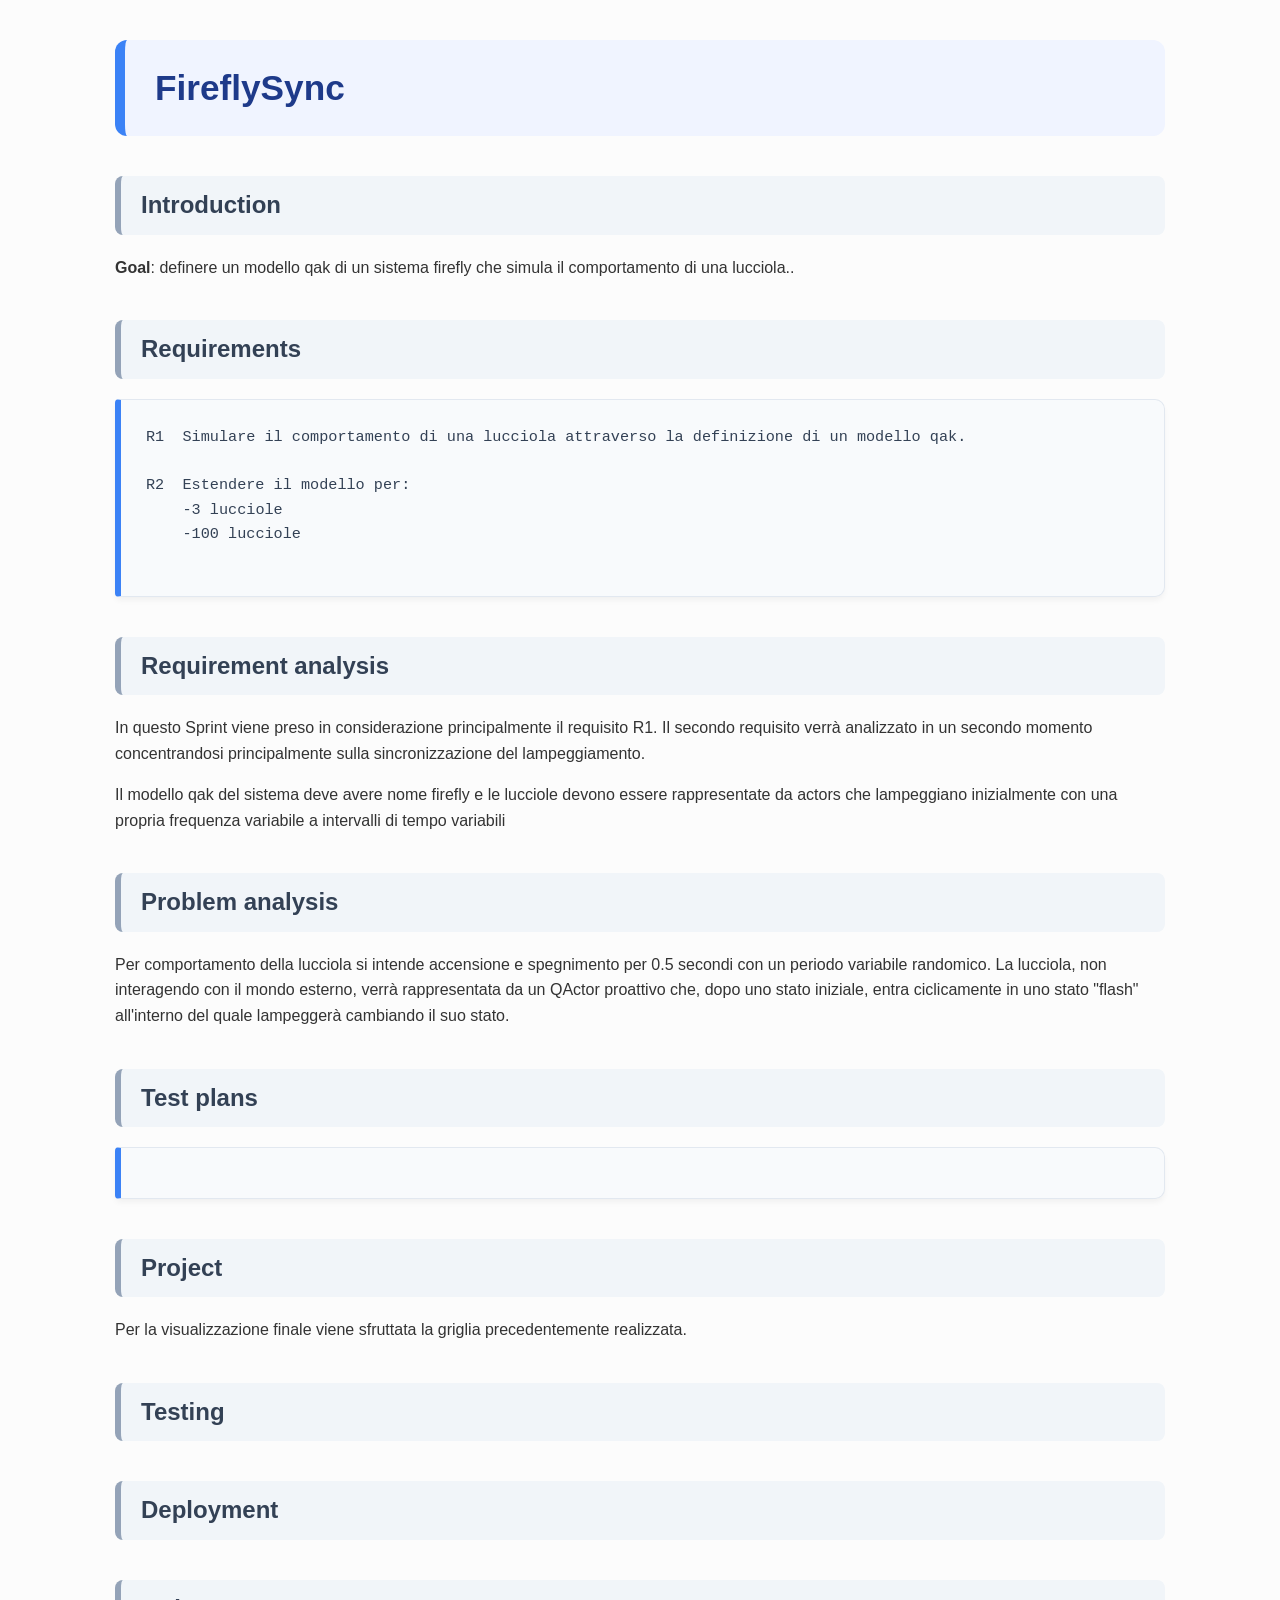
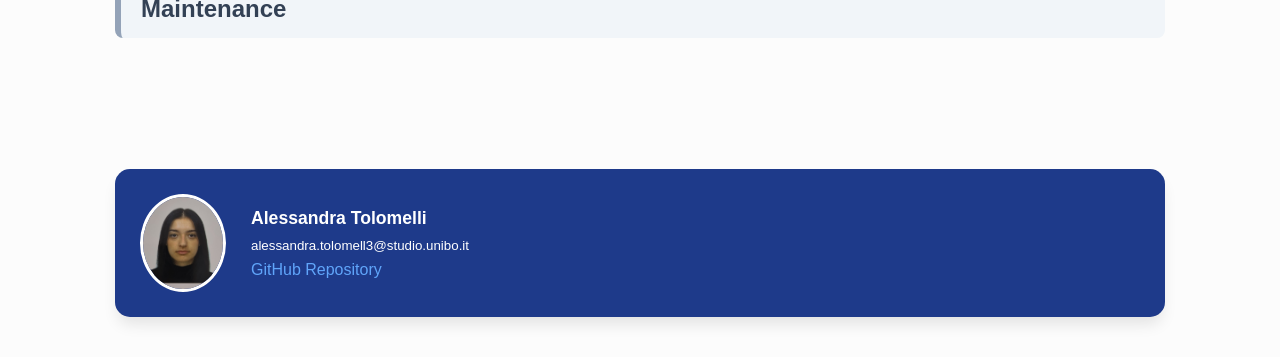
==== docs/base.html @ 604f307c "Add docs/base.html and rename fireflySync" ====
<!DOCTYPE html PUBLIC "-//W3C//DTD HTML 4.01//EN" "http://www.w3.org/TR/html4/strict.dtd">
<html>

<head>
    <link rel="stylesheet" type="text/css" href="css/mystyle.css">
</head>
<title>FireflySync</title>

<body>
    <div id="top">
        <h1>FireflySync</h1>
    </div>

    <div class="body">

        <h2>Introduction</h2>
        <b>Goal</b>: definere un modello qak di un sistema firefly che simula il comportamento di una lucciola.</b>.

        <h2>Requirements</h2>
        <pre>
R1  Simulare il comportamento di una lucciola attraverso la definizione di un modello qak.

R2  Estendere il modello per:
    -3 lucciole
    -100 lucciole

</pre>

        <h2>Requirement analysis</h2>

        <p>In questo Sprint viene preso in considerazione principalmente il requisito R1. Il secondo
            requisito verrà analizzato in un secondo momento concentrandosi principalmente sulla
            sincronizzazione del lampeggiamento.</p>
        <p>Il modello qak del sistema deve avere nome firefly e le lucciole devono essere rappresentate da actors che
            lampeggiano inizialmente con una propria frequenza variabile a intervalli di tempo variabili</p>


        <h2>Problem analysis</h2>

        Per comportamento della lucciola si intende accensione e spegnimento per 0.5 secondi con
        un periodo variabile randomico. La lucciola, non interagendo con il mondo esterno, verrà rappresentata da un
        QActor proattivo che, dopo uno stato iniziale, entra ciclicamente in uno stato "flash" all'interno
        del quale lampeggerà cambiando il suo stato.

        <h2>Test plans</h2>
        <pre></pre>

        <h2>Project</h2>

        Per la visualizzazione finale viene sfruttata la griglia precedentemente realizzata.

        <h2>Testing</h2>

        <h2>Deployment</h2>

        <h2>Maintenance</h2>

        <br /><br />
    </div>

    <div class="bottom-info">
        <img src="img/fototessera.jpg" alt="fototessera" width="80" height="80">
        <div>
            <strong>Alessandra Tolomelli</strong><br>
            <small>alessandra.tolomell3@studio.unibo.it</small><br>
            <a href="https://github.com/alessandratolomelli/iss2026" style="color: #60a5fa;">GitHub Repository</a>
        </div>
    </div>
</body>

</html>
---- docs/css/mystyle.css ----
/* --- STILE GENERALE --- */
body {
	/* Font moderno e pulito per il testo normale */
	font-family: 'Segoe UI', Roboto, Helvetica, Arial, sans-serif;
	line-height: 1.6;
	color: #333;
	/* Larghezza contenuta per una lettura confortevole */
	max-width: 1050px;
	margin: 40px auto;
	padding: 0 30px;
	background-color: #fcfcfc;
}

/* --- TITOLI --- */
h1 {
	font-size: 2.2rem;
	background-color: #f0f4ff;
	color: #1e3a8a;
	padding: 20px 30px;
	border-radius: 12px;
	border-left: 10px solid #3b82f6;
	margin-bottom: 30px;
}

h2 {
	font-size: 1.5rem;
	background-color: #f1f5f9 !important;
	color: #334155 !important;
	padding: 10px 20px !important;
	border-radius: 8px !important;
	border-left: 6px solid #94a3b8 !important;
	margin-top: 40px !important;
	margin-bottom: 20px !important;
}

/* --- BLOCCHI DI CODICE E REQUISITI --- */
/* Questo risolve il problema dei font che cozzano e della grandezza */
pre,
code {
	/* Font monospazio moderno (stile VS Code) */
	font-family: 'Cascadia Code', 'Consolas', 'Monaco', 'Courier New', monospace !important;
	font-size: 0.95em !important;
	/* Dimensione bilanciata rispetto al testo */
}

pre {
	background-color: #f8fafc;
	color: #334155;
	padding: 25px;
	border: 1px solid #e2e8f0;
	border-left: 6px solid #3b82f6;
	/* La barra blu che ti piaceva */
	border-radius: 4px 10px 10px 4px;
	overflow-x: auto;
	/* Scrollbar orizzontale se il codice è lungo */
	white-space: pre-wrap;
	/* Manda a capo il testo lungo */
	box-shadow: 0 4px 6px -1px rgba(0, 0, 0, 0.05);
	margin: 20px 0;
}

/* Rimuove stili strani quando code è dentro pre */
pre code {
	font-size: inherit !important;
	color: inherit;
	background: none;
	padding: 0;
}

/* --- LINK --- */
a {
	color: #2563eb;
	text-decoration: none;
	font-weight: 500;
}

a:hover {
	text-decoration: underline;
	color: #1d4ed8;
}

/* --- IMMAGINI --- */
img {
	max-width: 100%;
	height: auto;
	border-radius: 8px;
	margin: 20px 0;
	border: 1px solid #e2e8f0;
}

/* --- FOOTER (INFO PERSONALI) --- */
.bottom-info {
	display: flex;
	align-items: center;
	gap: 25px;
	background: #1e3a8a !important;
	/* Blu professionale scuro */
	color: white !important;
	padding: 25px;
	border-radius: 15px;
	margin-top: 60px;
	box-shadow: 0 10px 15px -3px rgba(0, 0, 0, 0.1);
}

.bottom-info img {
	border-radius: 50%;
	/* Foto circolare */
	border: 3px solid white;
	margin: 0;
	/* Rimuove il margine delle immagini standard */
	object-fit: cover;
}

.bottom-info a {
	color: #93c5fd;
	/* Azzurro chiaro per leggibilità su sfondo scuro */
}

.bottom-info strong {
	font-size: 1.1rem;
}

/* --- TABELLE (Opzionali per il futuro) --- */
table {
	width: 100%;
	border-collapse: collapse;
	margin: 20px 0;
	background: white;
}

th,
td {
	border: 1px solid #e2e8f0;
	padding: 12px;
	text-align: left;
}


th {
	background-color: #f8fafc;
}

/* Colore per i commenti (Grigio-Verde stile IDE) */
.comment {
	color: #6a9955 !important;
	font-style: italic;
}
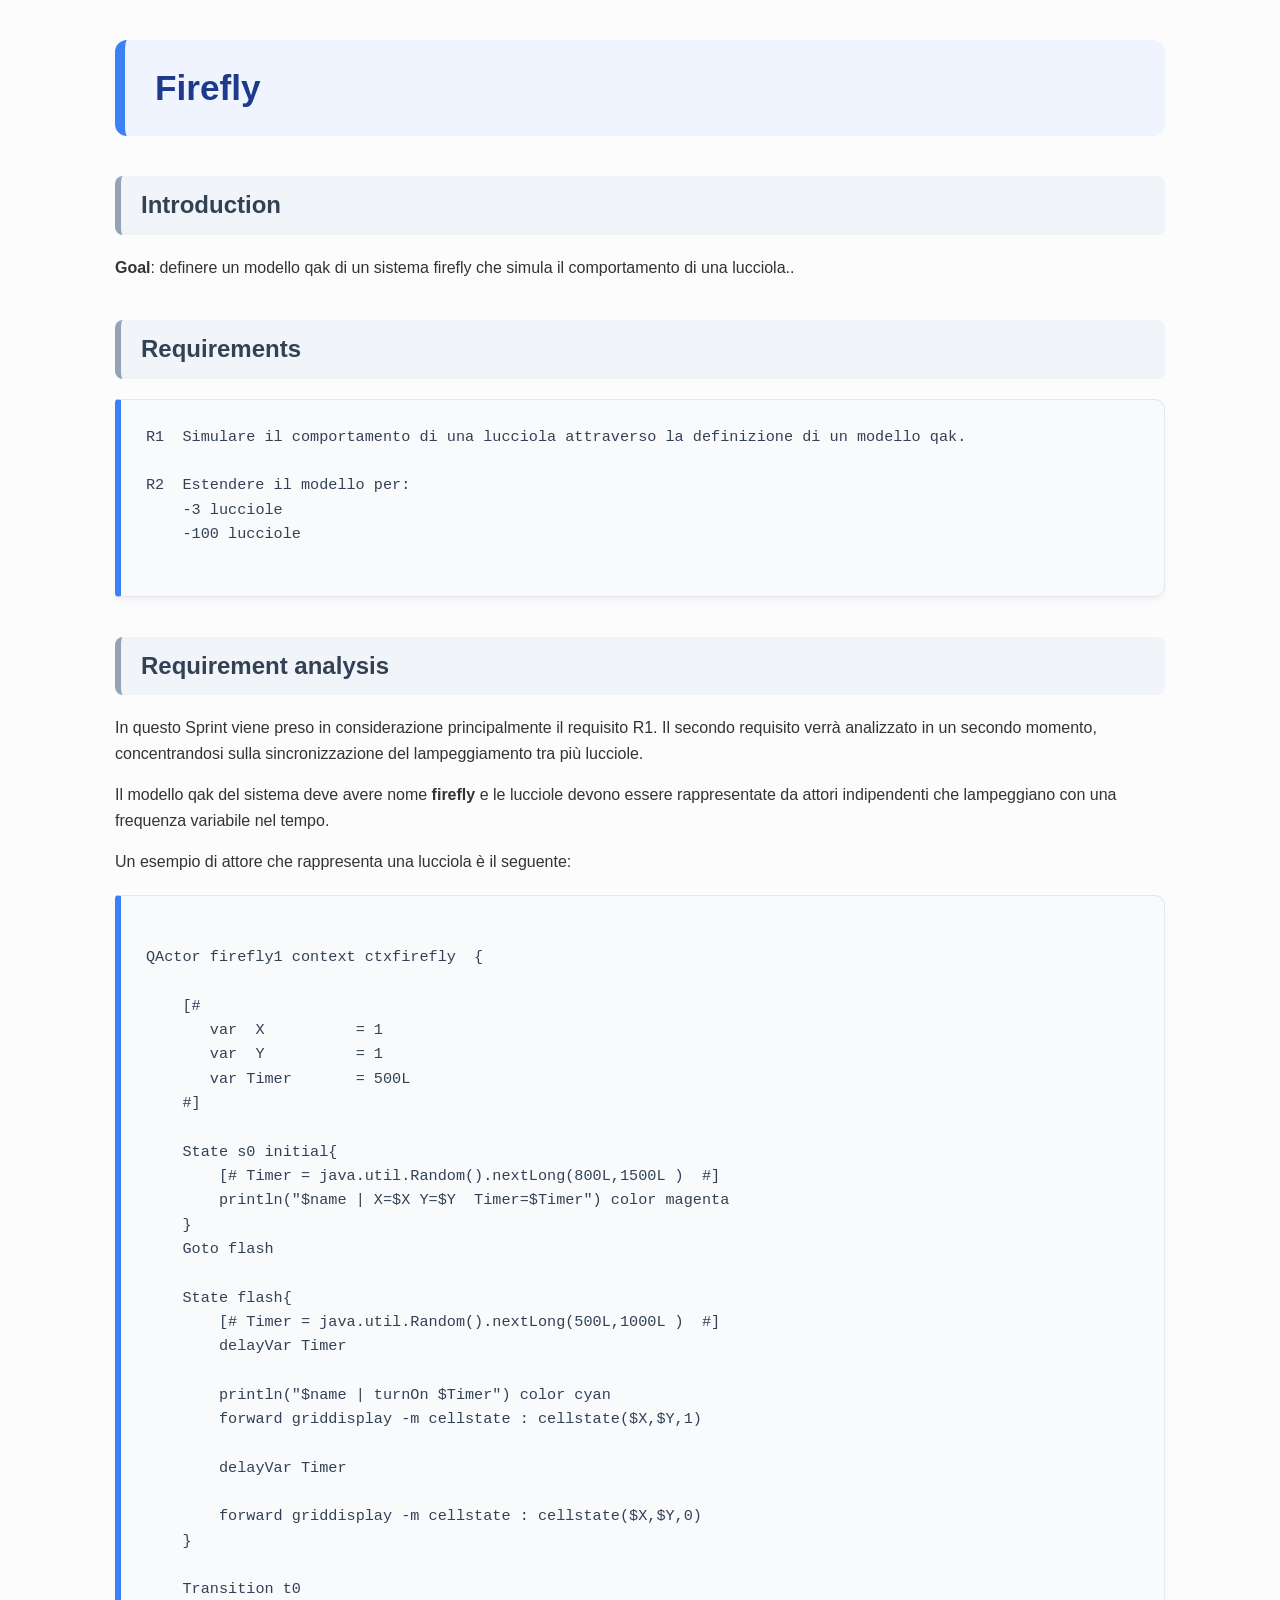
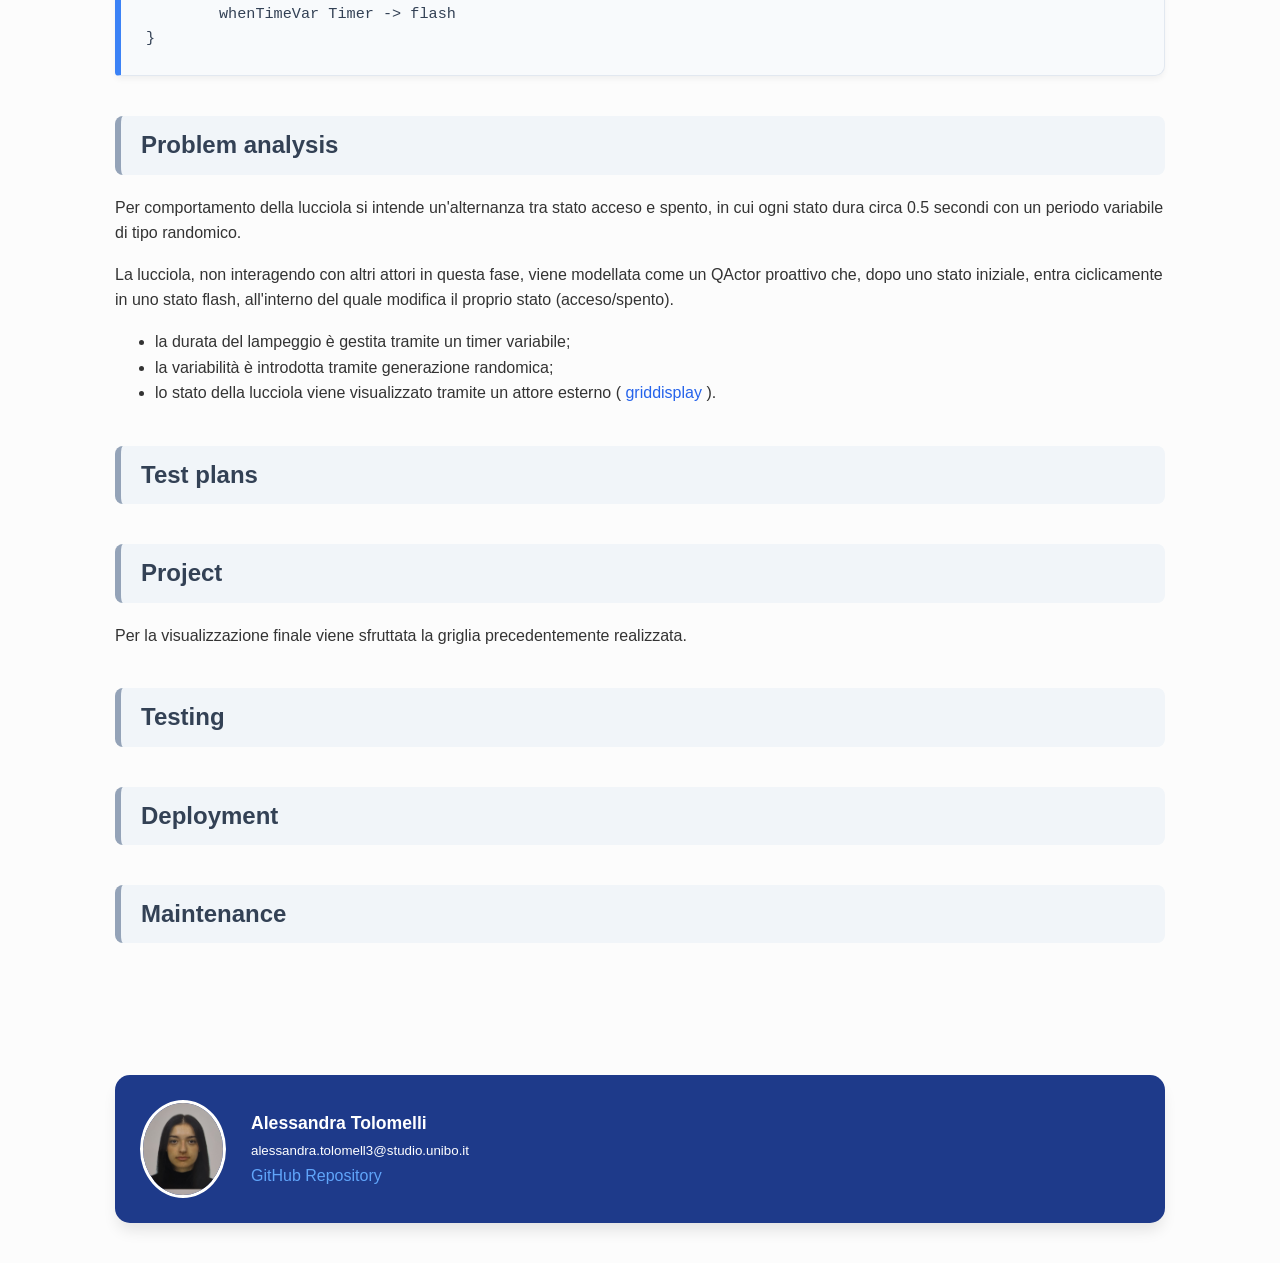
==== commit 096c3a7e: "update sprint" ====
--- a/docs/base.html
+++ b/docs/base.html
@@ -8,7 +8,7 @@
 
 <body>
     <div id="top">
-        <h1>FireflySync</h1>
+        <h1>Firefly</h1>
     </div>
 
     <div class="body">
@@ -29,21 +29,69 @@
         <h2>Requirement analysis</h2>
 
         <p>In questo Sprint viene preso in considerazione principalmente il requisito R1. Il secondo
-            requisito verrà analizzato in un secondo momento concentrandosi principalmente sulla
-            sincronizzazione del lampeggiamento.</p>
-        <p>Il modello qak del sistema deve avere nome firefly e le lucciole devono essere rappresentate da actors che
-            lampeggiano inizialmente con una propria frequenza variabile a intervalli di tempo variabili</p>
+            requisito verrà analizzato in un secondo momento, concentrandosi sulla sincronizzazione
+            del lampeggiamento tra più lucciole.</p>
+
+        <p>Il modello qak del sistema deve avere nome <b>firefly</b> e le lucciole devono essere rappresentate
+            da attori indipendenti che lampeggiano con una frequenza variabile nel tempo.</p>
+
+        <p>Un esempio di attore che rappresenta una lucciola è il seguente:</p>
+
+        <pre><code>
+QActor firefly1 context ctxfirefly  {     
+
+    [#   
+       var  X          = 1
+       var  Y          = 1
+       var Timer       = 500L 
+    #] 
+
+    State s0 initial{
+        [# Timer = java.util.Random().nextLong(800L,1500L )  #]  
+        println("$name | X=$X Y=$Y  Timer=$Timer") color magenta    
+    }
+    Goto flash
+    
+    State flash{
+        [# Timer = java.util.Random().nextLong(500L,1000L )  #] 
+        delayVar Timer
+
+        println("$name | turnOn $Timer") color cyan
+        forward griddisplay -m cellstate : cellstate($X,$Y,1)             
+
+        delayVar Timer    
+
+        forward griddisplay -m cellstate : cellstate($X,$Y,0)     
+    }
+
+    Transition t0 
+        whenTimeVar Timer -> flash          
+}
+</code></pre>
 
 
         <h2>Problem analysis</h2>
 
-        Per comportamento della lucciola si intende accensione e spegnimento per 0.5 secondi con
-        un periodo variabile randomico. La lucciola, non interagendo con il mondo esterno, verrà rappresentata da un
-        QActor proattivo che, dopo uno stato iniziale, entra ciclicamente in uno stato "flash" all'interno
-        del quale lampeggerà cambiando il suo stato.
+        <p>Per comportamento della lucciola si intende un'alternanza tra stato acceso e spento,
+            in cui ogni stato dura circa 0.5 secondi con un periodo variabile di tipo randomico.</p>
+
+        <p>La lucciola, non interagendo con altri attori in questa fase, viene modellata come un
+            QActor proattivo che, dopo uno stato iniziale, entra ciclicamente in uno stato flash,
+            all'interno del quale modifica il proprio stato (acceso/spento).</p>
+
+        <ul>
+            <li>la durata del lampeggio è gestita tramite un timer variabile;</li>
+            <li>la variabilità è introdotta tramite generazione randomica;</li>
+            <li>lo stato della lucciola viene visualizzato tramite un attore esterno (<a
+                    href="https://github.com/alessandratolomelli/iss2026/blob/main/griddisplay/src/griddisplay.qak"
+                    target="_blank">
+                    griddisplay
+                </a>).</li>
+        </ul>
+
 
         <h2>Test plans</h2>
-        <pre></pre>
+
 
         <h2>Project</h2>
 
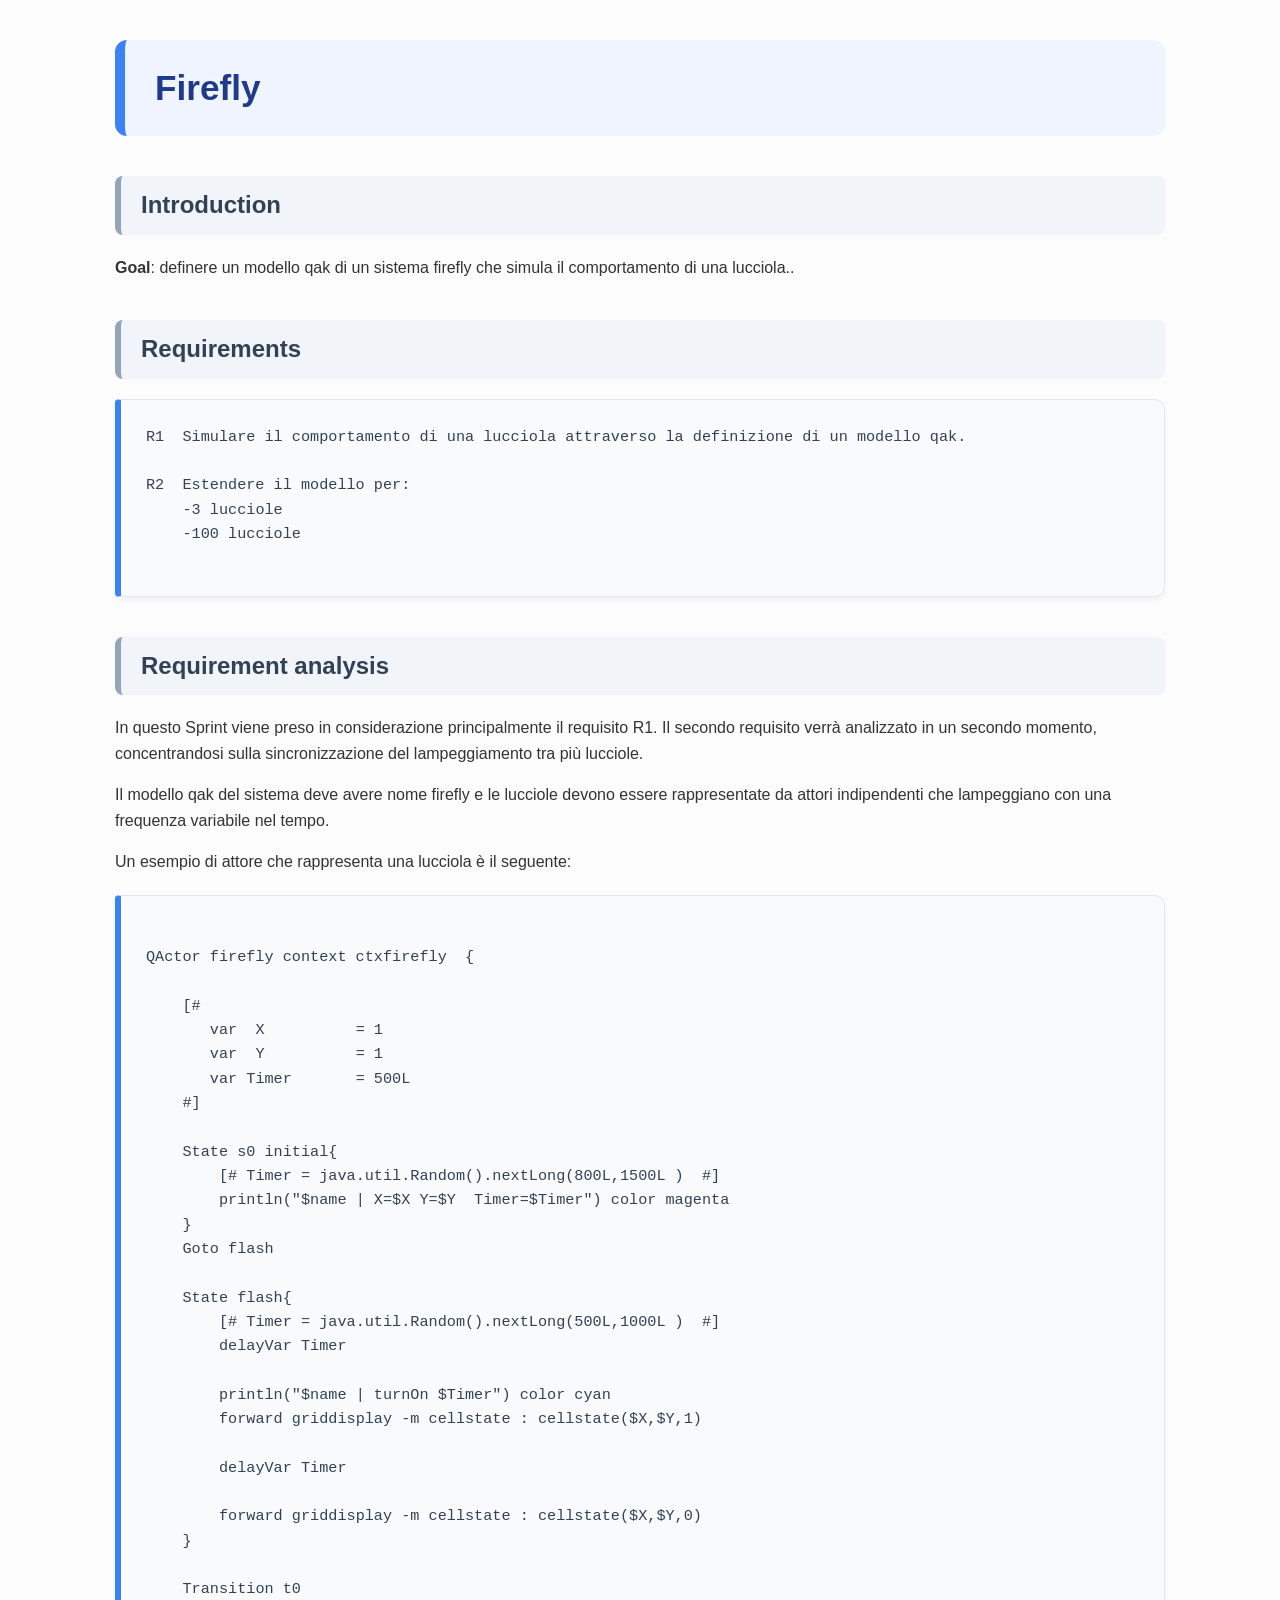
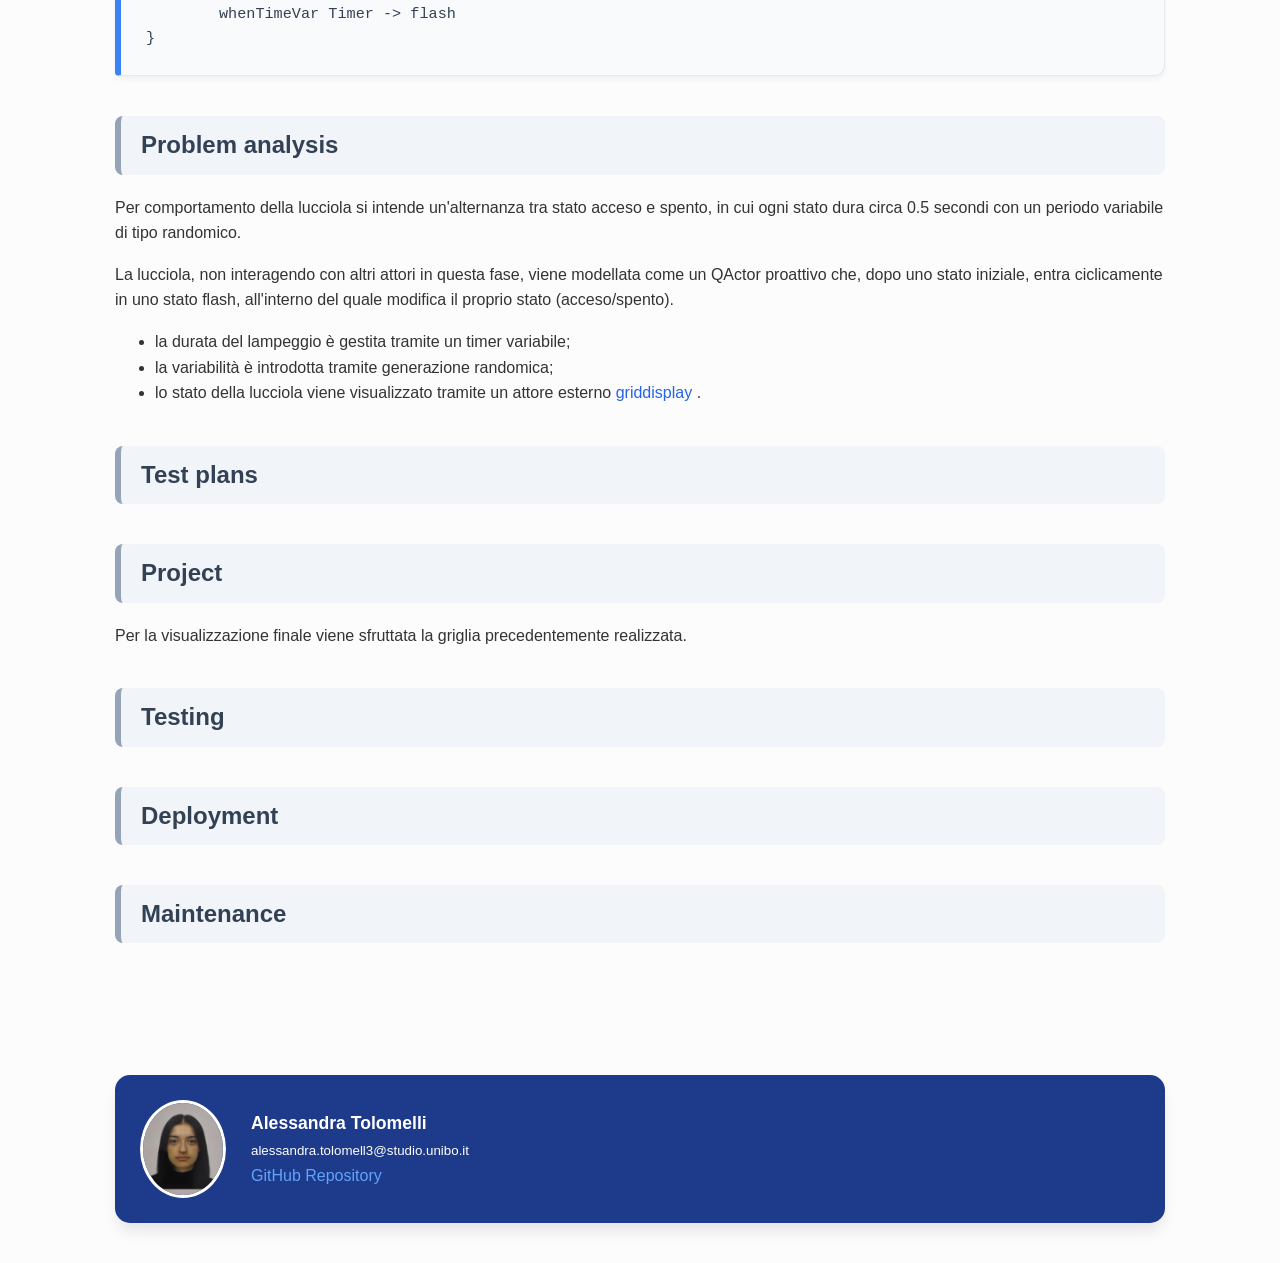
==== commit b2fbfbc0: "update sync.html" ====
--- a/docs/base.html
+++ b/docs/base.html
@@ -4,7 +4,7 @@
 <head>
     <link rel="stylesheet" type="text/css" href="css/mystyle.css">
 </head>
-<title>FireflySync</title>
+<title>Firefly</title>
 
 <body>
     <div id="top">
@@ -32,13 +32,13 @@
             requisito verrà analizzato in un secondo momento, concentrandosi sulla sincronizzazione
             del lampeggiamento tra più lucciole.</p>
 
-        <p>Il modello qak del sistema deve avere nome <b>firefly</b> e le lucciole devono essere rappresentate
+        <p>Il modello qak del sistema deve avere nome firefly e le lucciole devono essere rappresentate
             da attori indipendenti che lampeggiano con una frequenza variabile nel tempo.</p>
 
         <p>Un esempio di attore che rappresenta una lucciola è il seguente:</p>
 
         <pre><code>
-QActor firefly1 context ctxfirefly  {     
+QActor firefly context ctxfirefly  {     
 
     [#   
        var  X          = 1
@@ -82,11 +82,11 @@
         <ul>
             <li>la durata del lampeggio è gestita tramite un timer variabile;</li>
             <li>la variabilità è introdotta tramite generazione randomica;</li>
-            <li>lo stato della lucciola viene visualizzato tramite un attore esterno (<a
+            <li>lo stato della lucciola viene visualizzato tramite un attore esterno <a
                     href="https://github.com/alessandratolomelli/iss2026/blob/main/griddisplay/src/griddisplay.qak"
                     target="_blank">
                     griddisplay
-                </a>).</li>
+                </a>.</li>
         </ul>
 
 
